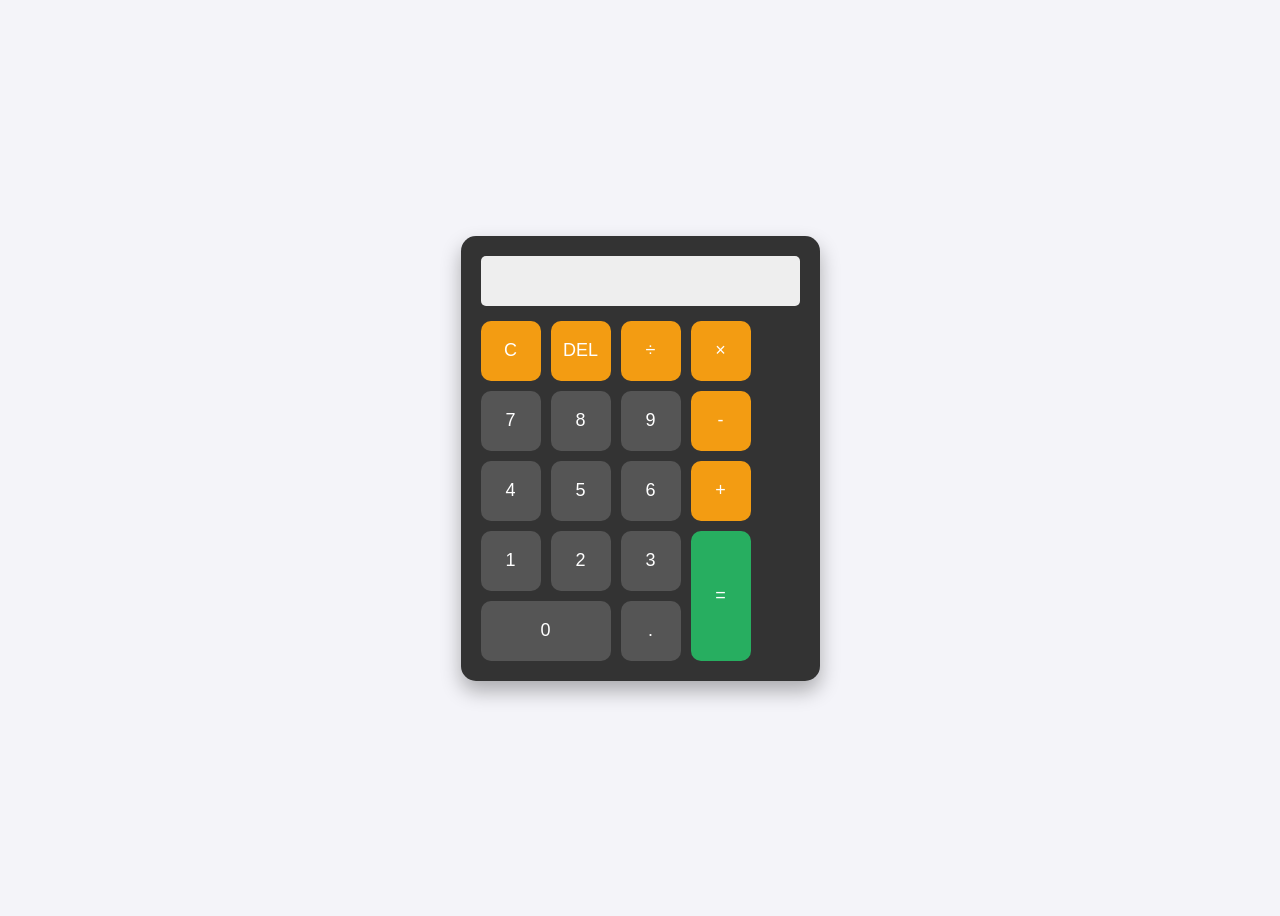
==== index.html @ 0a8db38f "修复目录结构并更名" ====
<!DOCTYPE html>
<html lang="zh-CN">
<head>
    <meta charset="UTF-8">
    <title>我的网页计算器</title>
    <link rel="stylesheet" href="style.css">
</head>
<body>
    <div class="calculator">
        <input type="text" id="display" readonly>
        <div class="buttons">
            <button onclick="clearDisplay()" class="operator">C</button>
            <button onclick="deleteLast()" class="operator">DEL</button>
            <button onclick="appendToDisplay('/')" class="operator">÷</button>
            <button onclick="appendToDisplay('*')" class="operator">×</button>
            
            <button onclick="appendToDisplay('7')">7</button>
            <button onclick="appendToDisplay('8')">8</button>
            <button onclick="appendToDisplay('9')">9</button>
            <button onclick="appendToDisplay('-')" class="operator">-</button>
            
            <button onclick="appendToDisplay('4')">4</button>
            <button onclick="appendToDisplay('5')">5</button>
            <button onclick="appendToDisplay('6')">6</button>
            <button onclick="appendToDisplay('+')" class="operator">+</button>
            
            <button onclick="appendToDisplay('1')">1</button>
            <button onclick="appendToDisplay('2')">2</button>
            <button onclick="appendToDisplay('3')">3</button>
            <button onclick="calculate()" id="equal">=</button>
            
            <button onclick="appendToDisplay('0')" style="grid-column: span 2;">0</button>
            <button onclick="appendToDisplay('.')">.</button>
        </div>
    </div>
    <script src="script.js"></script>
</body>
</html>
---- style.css ----
body {
    display: flex;
    justify-content: center;
    align-items: center;
    height: 100vh;
    background-color: #f4f4f9;
    font-family: Arial, sans-serif;
}

.calculator {
    background-color: #333;
    padding: 20px;
    border-radius: 15px;
    box-shadow: 0 10px 20px rgba(0,0,0,0.3);
}

#display {
    width: 100%;
    height: 50px;
    font-size: 24px;
    text-align: right;
    margin-bottom: 15px;
    padding: 10px;
    box-sizing: border-box;
    border: none;
    border-radius: 5px;
    background: #eee;
}

.buttons {
    display: grid;
    grid-template-columns: repeat(4, 60px);
    gap: 10px;
}

button {
    height: 60px;
    border-radius: 10px;
    border: none;
    background-color: #555;
    color: white;
    font-size: 18px;
    cursor: pointer;
    transition: 0.2s;
}

button:hover {
    background-color: #777;
}

.operator {
    background-color: #f39c12;
}

#equal {
    background-color: #27ae60;
    grid-row: span 2;
    height: 130px;
}
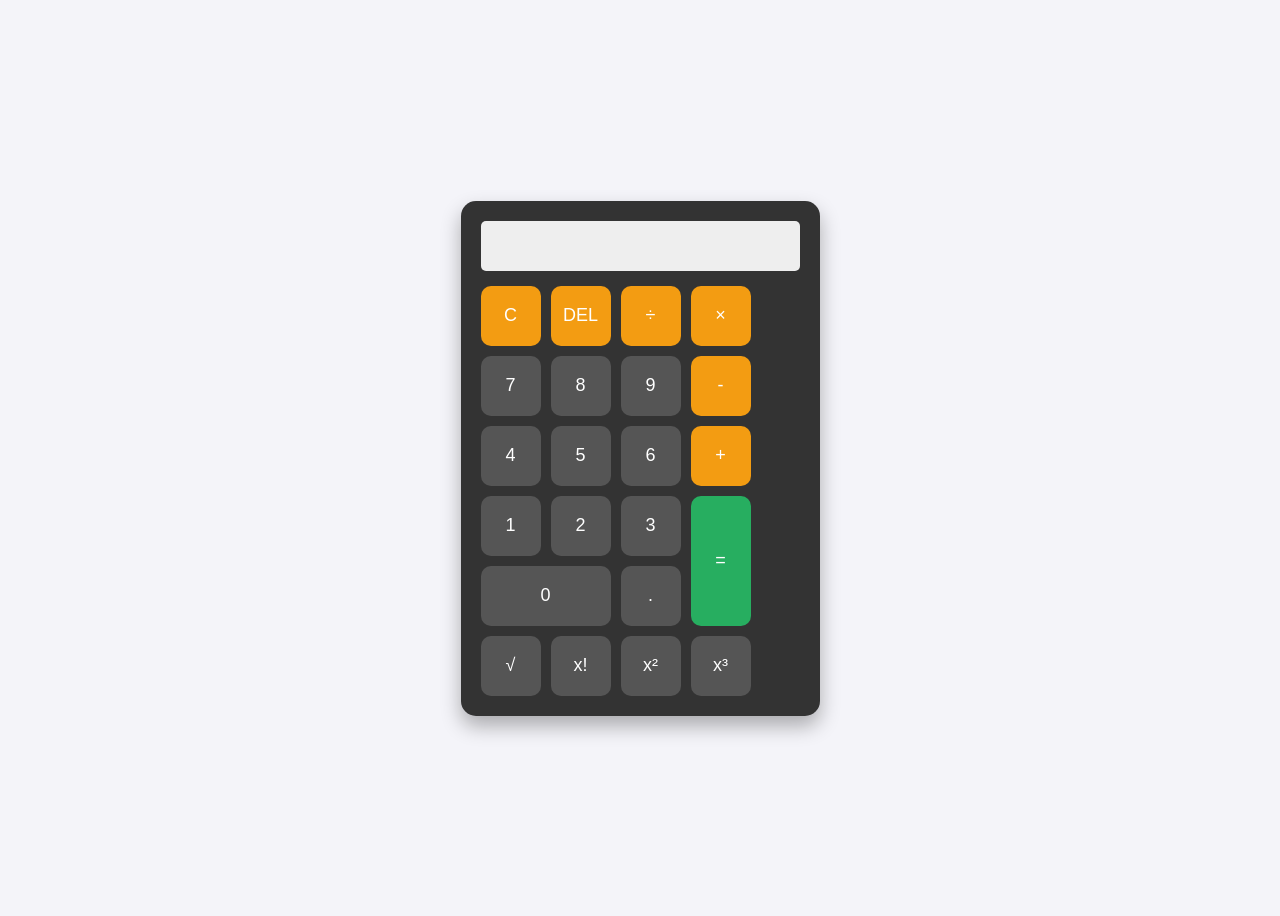
==== commit af68dd72: "增加科学计算功能：根号、阶乘、幂运算" ====
--- a/index.html
+++ b/index.html
@@ -31,6 +31,10 @@
             
             <button onclick="appendToDisplay('0')" style="grid-column: span 2;">0</button>
             <button onclick="appendToDisplay('.')">.</button>
+            <button onclick="calculateSqrt()">√</button>
+            <button onclick="calculateFactorial()">x!</button>
+            <button onclick="calculatePower()">x²</button>
+            <button onclick="calculatePower3()">x³</button>
         </div>
     </div>
     <script src="script.js"></script>
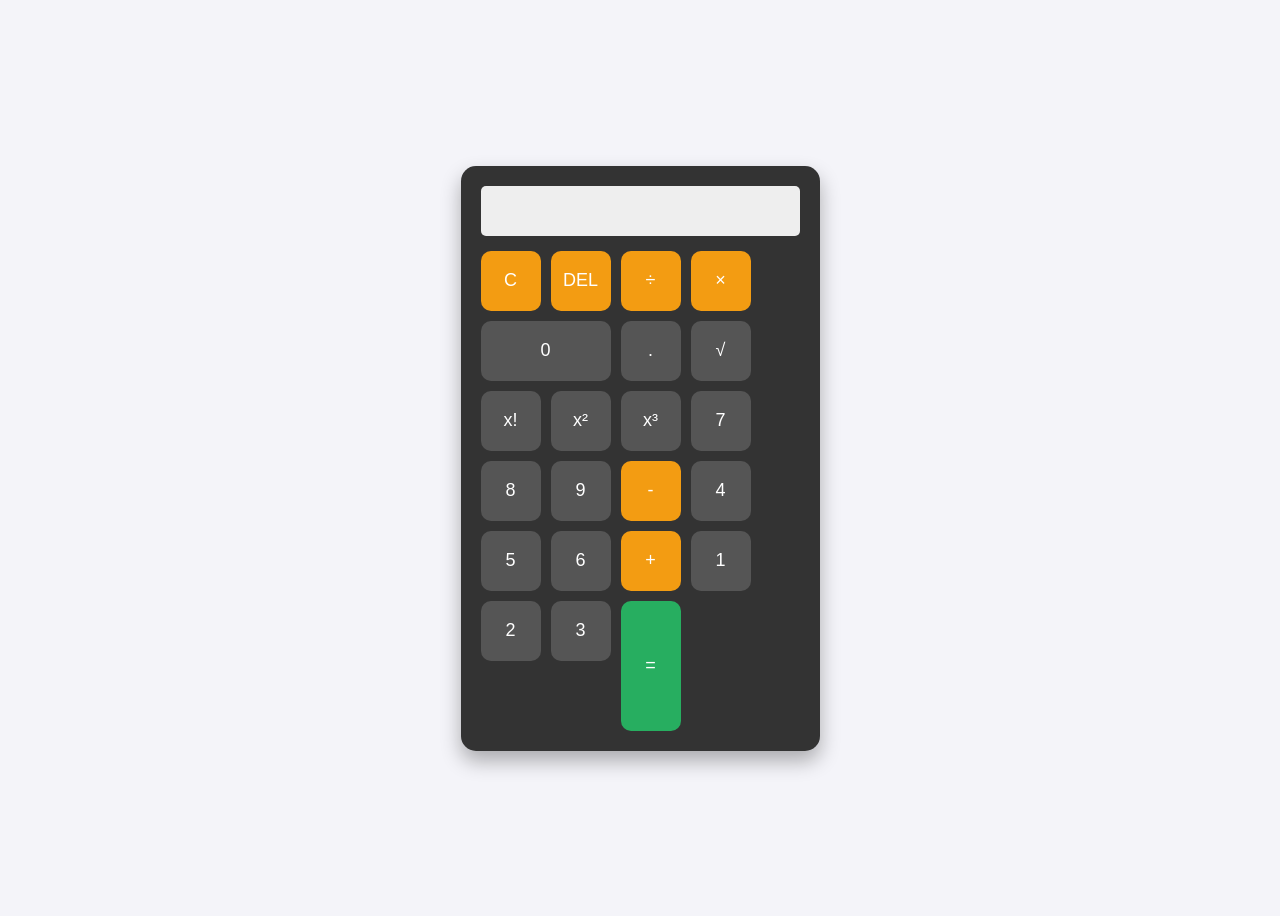
==== commit 354bd646: "修改下新增功能位置" ====
--- a/index.html
+++ b/index.html
@@ -14,6 +14,13 @@
             <button onclick="appendToDisplay('/')" class="operator">÷</button>
             <button onclick="appendToDisplay('*')" class="operator">×</button>
             
+            <button onclick="appendToDisplay('0')" style="grid-column: span 2;">0</button>
+            <button onclick="appendToDisplay('.')">.</button>
+            <button onclick="calculateSqrt()">√</button>
+            <button onclick="calculateFactorial()">x!</button>
+            <button onclick="calculatePower()">x²</button>
+            <button onclick="calculatePower3()">x³</button>
+
             <button onclick="appendToDisplay('7')">7</button>
             <button onclick="appendToDisplay('8')">8</button>
             <button onclick="appendToDisplay('9')">9</button>
@@ -29,12 +36,7 @@
             <button onclick="appendToDisplay('3')">3</button>
             <button onclick="calculate()" id="equal">=</button>
             
-            <button onclick="appendToDisplay('0')" style="grid-column: span 2;">0</button>
-            <button onclick="appendToDisplay('.')">.</button>
-            <button onclick="calculateSqrt()">√</button>
-            <button onclick="calculateFactorial()">x!</button>
-            <button onclick="calculatePower()">x²</button>
-            <button onclick="calculatePower3()">x³</button>
+
         </div>
     </div>
     <script src="script.js"></script>
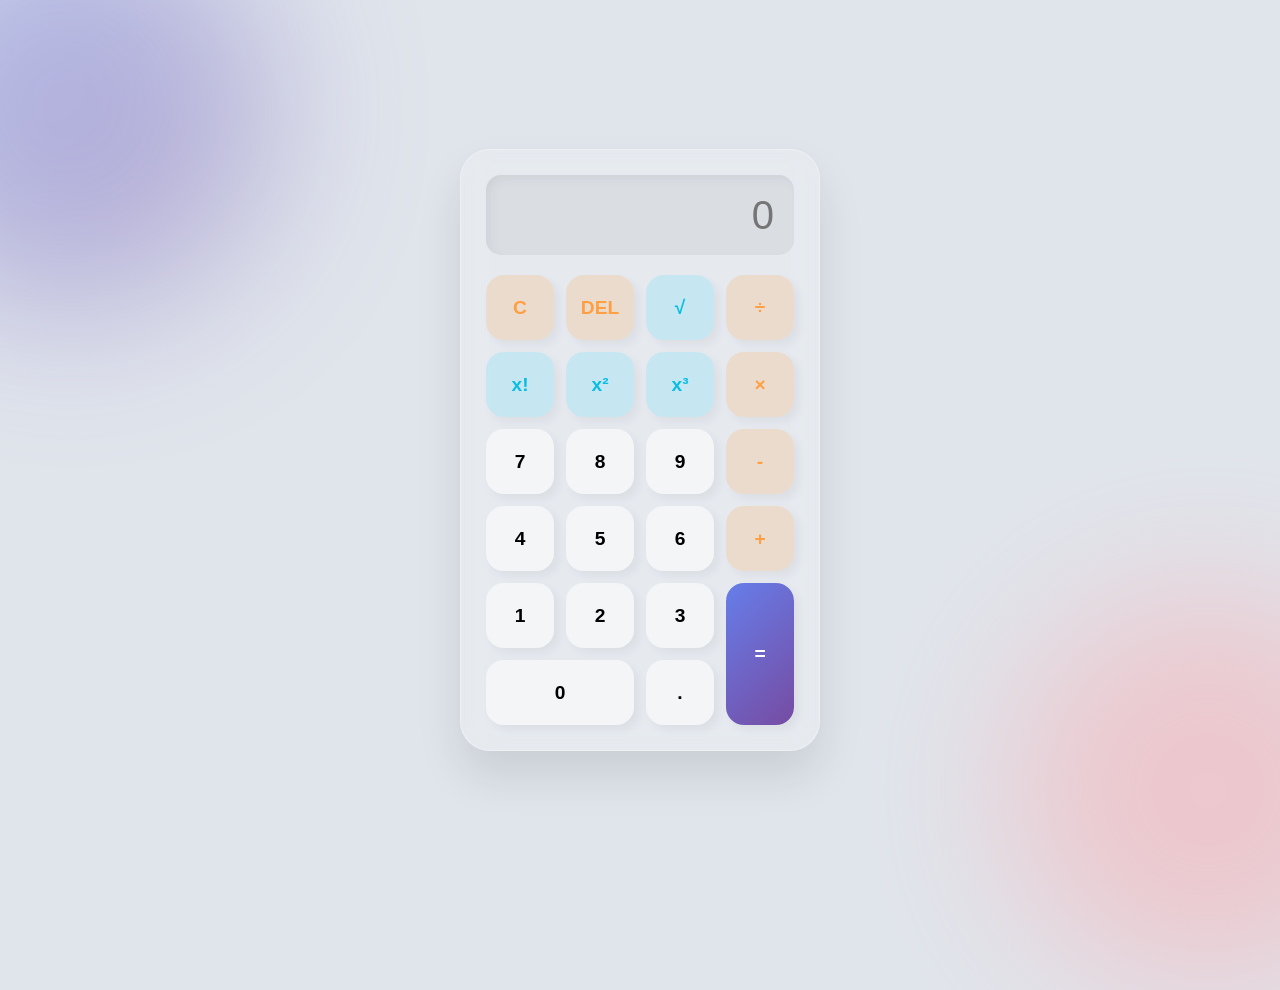
==== commit 0f6f2b49: "UI大升级：磨砂玻璃风格科学计算器" ====
--- a/index.html
+++ b/index.html
@@ -2,41 +2,48 @@
 <html lang="zh-CN">
 <head>
     <meta charset="UTF-8">
-    <title>我的网页计算器</title>
+    <meta name="viewport" content="width=device-width, initial-scale=1.0">
+    <title>高级科学计算器</title>
     <link rel="stylesheet" href="style.css">
 </head>
 <body>
+    <div class="background-blobs">
+        <div class="blob"></div>
+        <div class="blob"></div>
+    </div>
+
     <div class="calculator">
-        <input type="text" id="display" readonly>
+        <div class="display-container">
+            <input type="text" id="display" disabled placeholder="0">
+        </div>
         <div class="buttons">
-            <button onclick="clearDisplay()" class="operator">C</button>
-            <button onclick="deleteLast()" class="operator">DEL</button>
-            <button onclick="appendToDisplay('/')" class="operator">÷</button>
-            <button onclick="appendToDisplay('*')" class="operator">×</button>
+            <button class="btn operator" onclick="clearDisplay()">C</button>
+            <button class="btn operator" onclick="deleteLast()">DEL</button>
+            <button class="btn sci" onclick="calculateSqrt()">√</button>
+            <button class="btn operator" onclick="appendToDisplay('/')">÷</button>
             
-            <button onclick="appendToDisplay('0')" style="grid-column: span 2;">0</button>
-            <button onclick="appendToDisplay('.')">.</button>
-            <button onclick="calculateSqrt()">√</button>
-            <button onclick="calculateFactorial()">x!</button>
-            <button onclick="calculatePower()">x²</button>
-            <button onclick="calculatePower3()">x³</button>
+            <button class="btn sci" onclick="calculateFactorial()">x!</button>
+            <button class="btn sci" onclick="calculatePower()">x²</button>
+            <button class="btn sci" onclick="calculatePower3()">x³</button>
+            <button class="btn operator" onclick="appendToDisplay('*')">×</button>
 
-            <button onclick="appendToDisplay('7')">7</button>
-            <button onclick="appendToDisplay('8')">8</button>
-            <button onclick="appendToDisplay('9')">9</button>
-            <button onclick="appendToDisplay('-')" class="operator">-</button>
-            
-            <button onclick="appendToDisplay('4')">4</button>
-            <button onclick="appendToDisplay('5')">5</button>
-            <button onclick="appendToDisplay('6')">6</button>
-            <button onclick="appendToDisplay('+')" class="operator">+</button>
-            
-            <button onclick="appendToDisplay('1')">1</button>
-            <button onclick="appendToDisplay('2')">2</button>
-            <button onclick="appendToDisplay('3')">3</button>
-            <button onclick="calculate()" id="equal">=</button>
-            
+            <button class="btn" onclick="appendToDisplay('7')">7</button>
+            <button class="btn" onclick="appendToDisplay('8')">8</button>
+            <button class="btn" onclick="appendToDisplay('9')">9</button>
+            <button class="btn operator" onclick="appendToDisplay('-')">-</button>
 
+            <button class="btn" onclick="appendToDisplay('4')">4</button>
+            <button class="btn" onclick="appendToDisplay('5')">5</button>
+            <button class="btn" onclick="appendToDisplay('6')">6</button>
+            <button class="btn operator" onclick="appendToDisplay('+')">+</button>
+
+            <button class="btn" onclick="appendToDisplay('1')">1</button>
+            <button class="btn" onclick="appendToDisplay('2')">2</button>
+            <button class="btn" onclick="appendToDisplay('3')">3</button>
+            <button class="btn equal" onclick="calculateResult()">=</button>
+
+            <button class="btn double" onclick="appendToDisplay('0')">0</button>
+            <button class="btn" onclick="appendToDisplay('.')">.</button>
         </div>
     </div>
     <script src="script.js"></script>
--- a/style.css
+++ b/style.css
@@ -1,59 +1,103 @@
+/* 全局重置 */
+* {
+    margin: 0;
+    padding: 0;
+    box-sizing: border-box;
+    font-family: 'Segoe UI', Roboto, Helvetica, Arial, sans-serif;
+}
+
 body {
+    height: 100vh;
     display: flex;
     justify-content: center;
     align-items: center;
-    height: 100vh;
-    background-color: #f4f4f9;
-    font-family: Arial, sans-serif;
+    background: #e0e5ec; /* 柔和的底色 */
+    overflow: hidden;
 }
 
+/* 背景装饰球：增加视觉层次感 */
+.background-blobs {
+    position: absolute;
+    width: 100%;
+    height: 100%;
+    z-index: -1;
+}
+.blob {
+    position: absolute;
+    width: 400px;
+    height: 400px;
+    background: linear-gradient(135deg, #667eea 0%, #764ba2 100%);
+    border-radius: 50%;
+    filter: blur(80px);
+    opacity: 0.4;
+}
+.blob:nth-child(1) { top: -10%; left: -10%; }
+.blob:nth-child(2) { bottom: -10%; right: -10%; background: #ff9a9e; }
+
+/* 计算器主体：磨砂玻璃效果 */
 .calculator {
-    background-color: #333;
-    padding: 20px;
-    border-radius: 15px;
-    box-shadow: 0 10px 20px rgba(0,0,0,0.3);
+    background: rgba(255, 255, 255, 0.2);
+    backdrop-filter: blur(15px); /* 模糊背景 */
+    border: 1px solid rgba(255, 255, 255, 0.3);
+    padding: 25px;
+    border-radius: 30px;
+    box-shadow: 0 25px 45px rgba(0,0,0,0.1);
+    width: 360px;
 }
 
+/* 显示屏：内凹质感 */
+.display-container {
+    margin-bottom: 20px;
+}
 #display {
     width: 100%;
-    height: 50px;
-    font-size: 24px;
+    height: 80px;
+    background: rgba(0, 0, 0, 0.05);
+    border: none;
+    border-radius: 15px;
     text-align: right;
-    margin-bottom: 15px;
-    padding: 10px;
-    box-sizing: border-box;
-    border: none;
-    border-radius: 5px;
-    background: #eee;
+    padding: 0 20px;
+    font-size: 2.5rem;
+    color: #333;
+    box-shadow: inset 5px 5px 10px rgba(0,0,0,0.05);
 }
 
+/* 按钮网格 */
 .buttons {
     display: grid;
-    grid-template-columns: repeat(4, 60px);
-    gap: 10px;
+    grid-template-columns: repeat(4, 1fr);
+    gap: 12px;
 }
 
-button {
-    height: 60px;
-    border-radius: 10px;
+/* 基础按钮样式 */
+.btn {
+    height: 65px;
     border: none;
-    background-color: #555;
-    color: white;
-    font-size: 18px;
+    border-radius: 18px;
+    background: rgba(255, 255, 255, 0.5);
+    font-size: 1.2rem;
+    font-weight: 600;
     cursor: pointer;
-    transition: 0.2s;
+    transition: all 0.2s ease;
+    box-shadow: 5px 5px 10px rgba(0,0,0,0.05);
 }
 
-button:hover {
-    background-color: #777;
+.btn:hover {
+    background: rgba(255, 255, 255, 0.8);
+    transform: translateY(-2px);
 }
 
-.operator {
-    background-color: #f39c12;
+.btn:active {
+    transform: translateY(1px);
 }
 
-#equal {
-    background-color: #27ae60;
-    grid-row: span 2;
-    height: 130px;
-}+/* 颜色分区指导 */
+.operator { background: rgba(255, 159, 67, 0.2); color: #ff9f43; } /* 橙色运算符 */
+.sci { background: rgba(72, 219, 251, 0.2); color: #0abde3; }      /* 蓝色科学键 */
+.equal { 
+    grid-row: span 2; 
+    height: auto; 
+    background: linear-gradient(135deg, #667eea 0%, #764ba2 100%); 
+    color: white; 
+}
+.double { grid-column: span 2; }
